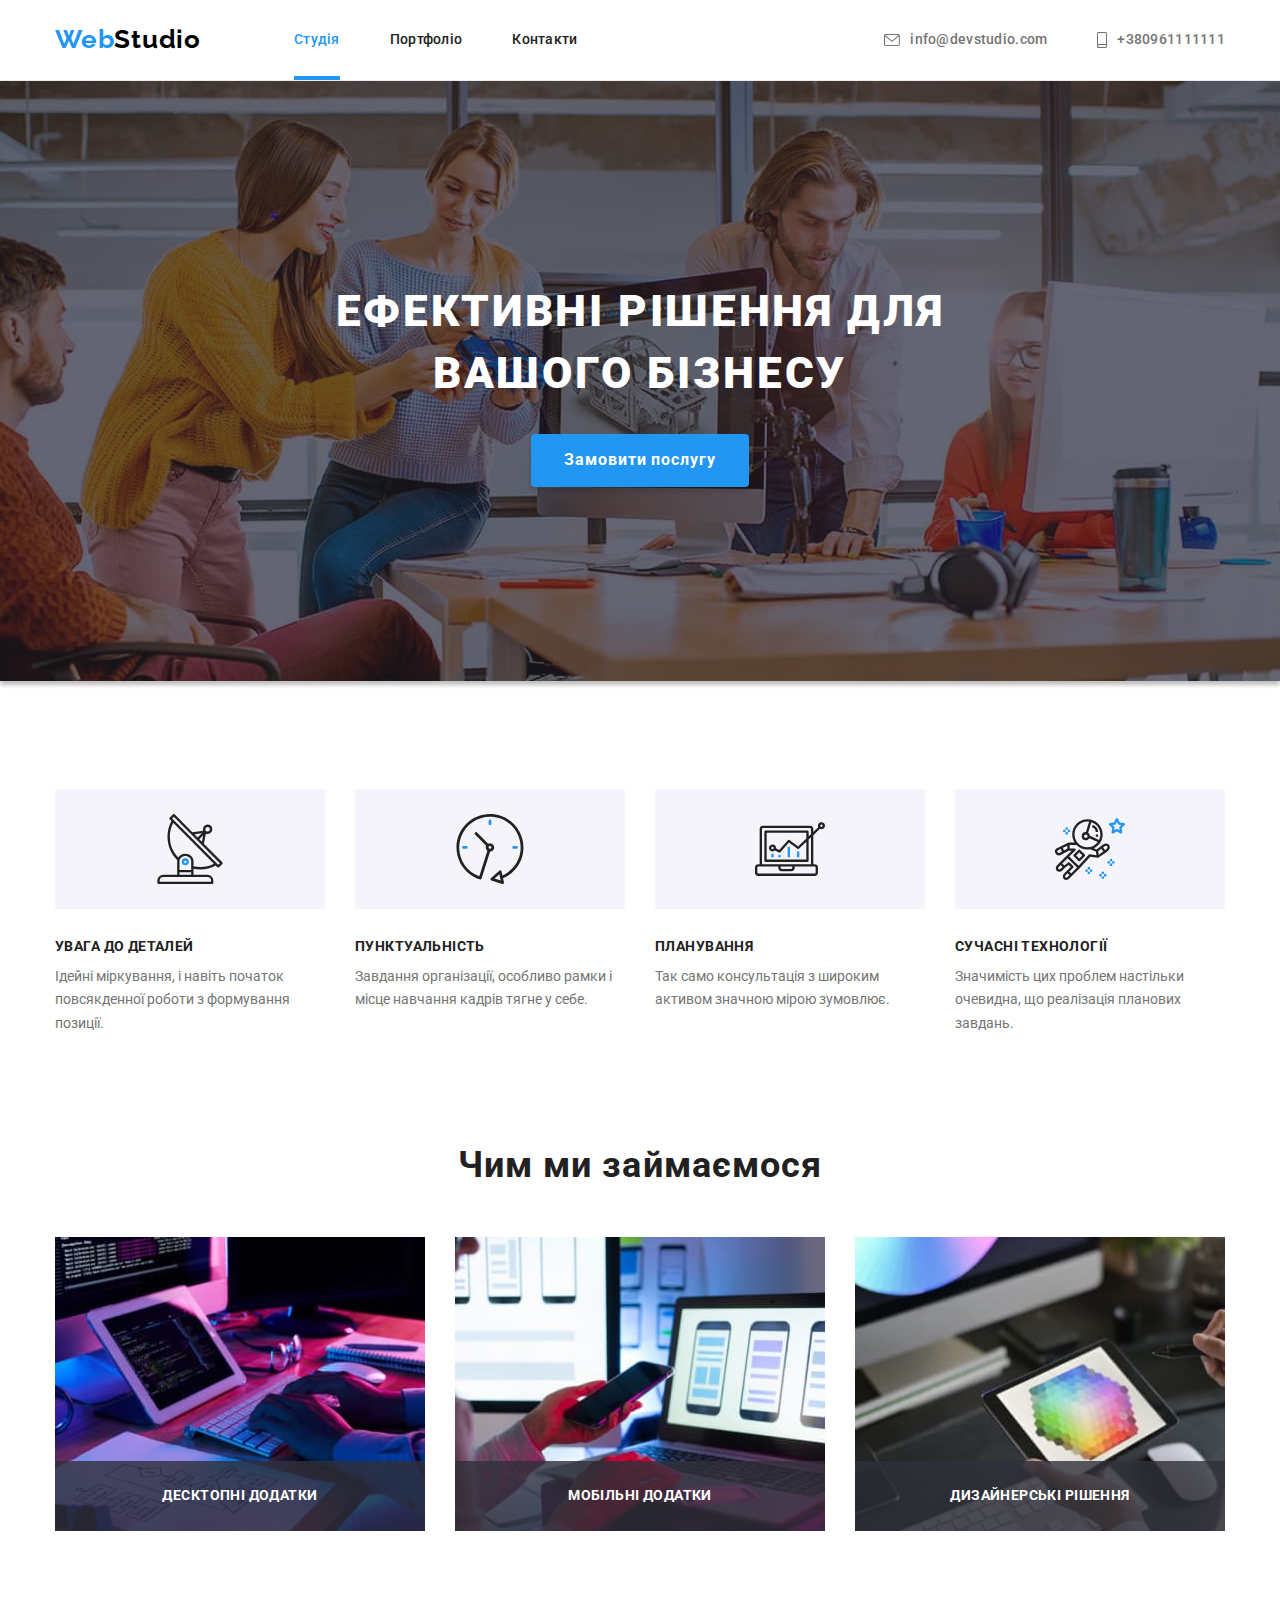
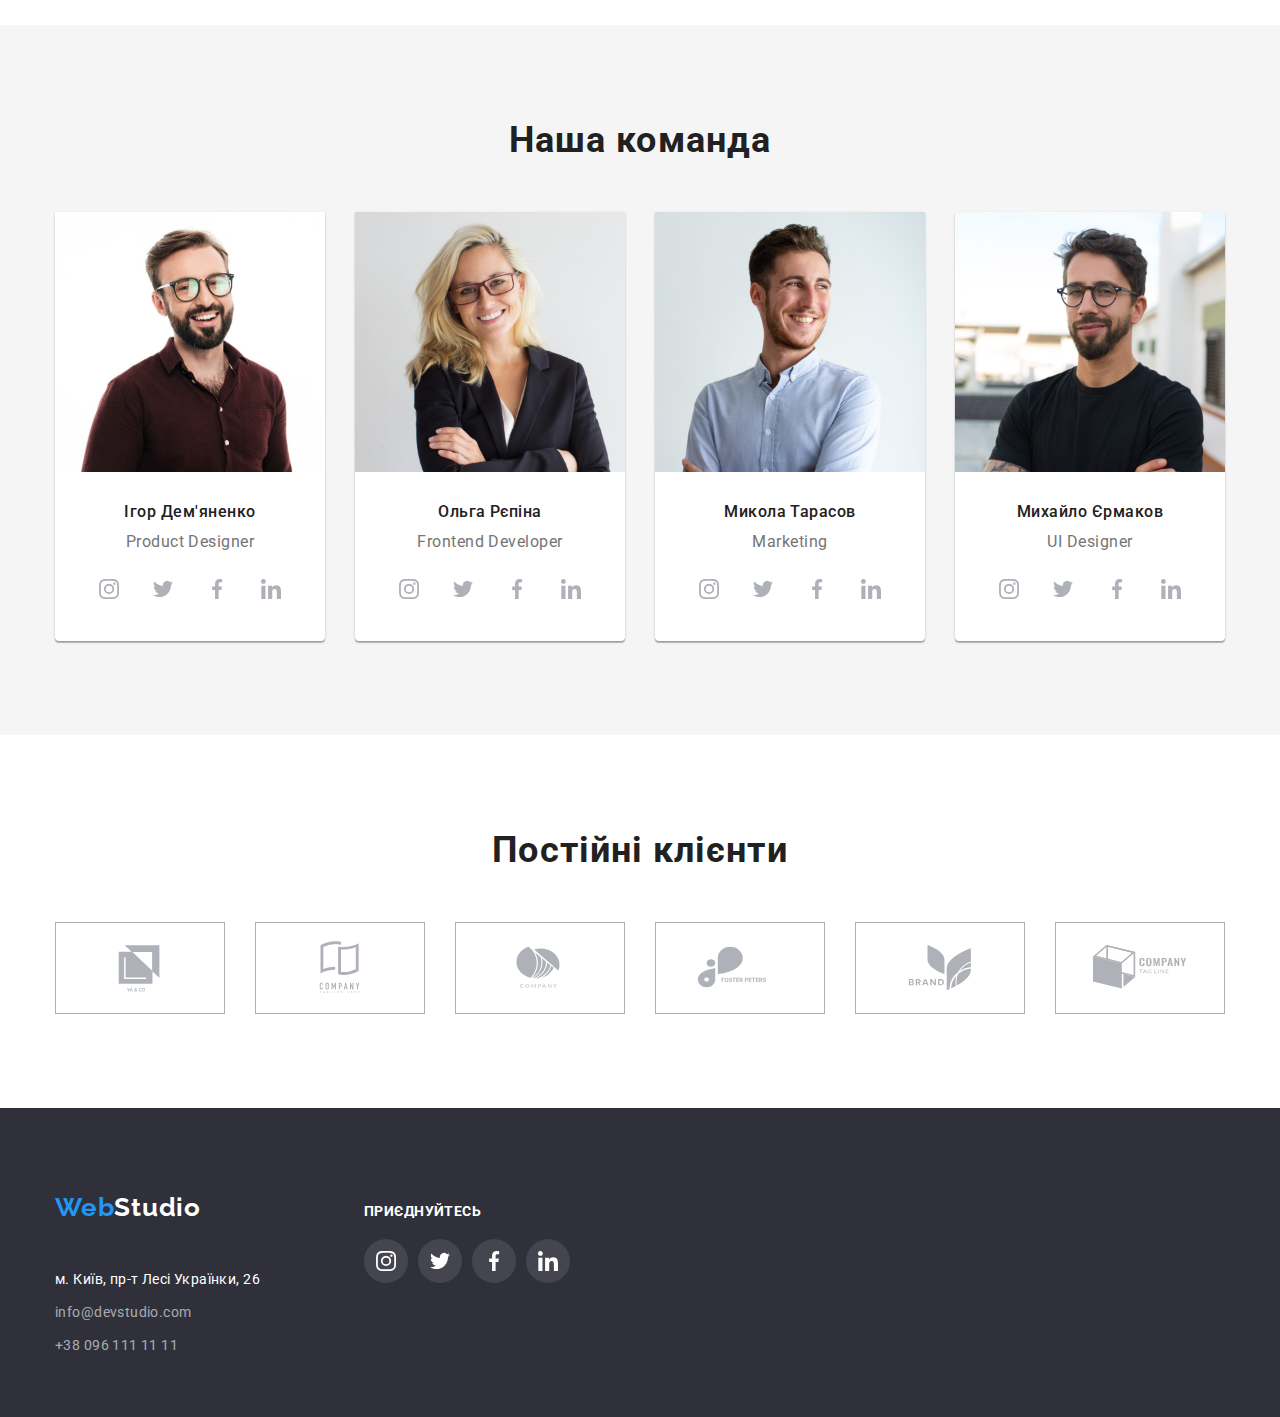
==== index.html @ 33d78dd1 "up" ====
<!DOCTYPE html>
<html lang="uk">
  <head>
    <meta charset="UTF-8" />
    <meta http-equiv="X-UA-Compatible" content="IE=edge" />
    <meta name="viewport" content="width=device-width, initial-scale=1.0" />
    <title>Document</title>
    <link rel="preconnect" href="https://fonts.googleapis.com" />
    <link rel="preconnect" href="https://fonts.gstatic.com" crossorigin />
    <link
      href="https://fonts.googleapis.com/css2?family=Raleway:wght@700&family=Roboto:wght@400;500;700;900&display=swap"
      rel="stylesheet"
    />
    <link
      rel="stylesheet"
      href="https://cdnjs.cloudflare.com/ajax/libs/modern-normalize/1.1.0/modern-normalize.min.css"
    />
    <link rel="stylesheet" href="./css/styles.css" />
  </head>
  <body>
    <header class="head-menu">
      <div class="container header">
        <nav class="nav-menu">
          <a class="logom" href="./index.html"><span class="logo">Web</span>Studio</a>
          <ul class="ul-header">
            <li class="li-nav">
              <a class="link-nav current" href="">Студія</a>
            </li>
            <li class="li-nav">
              <a class="link-nav" href="./portfolio.html">Портфоліо</a>
            </li>
            <li class="li-nav">
              <a class="link-nav" href="">Контакти</a>
            </li>
          </ul>
        </nav>
        <ul class="ul-header">
          <li class="li-nav" aria-label="Mail">
            <a class="link-nav-cont" href="mailto:info@devstudio.com">
              <svg class="icon-header" width="16px" height="12px">
                <use href="./images/icons.svg#icon-envelope"></use>
              </svg>
              info@devstudio.com</a
            >
          </li>
          <li class="li-nav" aria-label="Phone">
            <a class="link-nav-cont" href="tel:+380961111111">
              <svg class="icon-header" width="10px" height="16px">
                <use href="./images/icons.svg#icon-smartphone"></use>
              </svg>
              +380961111111</a
            >
          </li>
        </ul>
      </div>
    </header>
    <main>
      <div class="modal is-hidden" data-modal>
        <div class="form">
          <button class="modal-button" type="buttom" data-modal-close>
            <svg class="icon-modal" width="18px" height="18px">
              <use href="./images/icons.svg#icon-close"></use>
            </svg>
          </button>
        </div>
      </div>
      <section class="hero overlay">
        <div class="content-hero">
          <h1 class="hero-title">
            Ефективні рішення для<br />
            вашого бізнесу
          </h1>
          <button class="hero-button" type="button" data-modal-open>Замовити послугу</button>
        </div>
      </section>
      <section class="section">
        <div class="container">
          <h2 class="visually-hidden">Наші якості</h2>
          <ul class="ul-main">
            <li class="li-quality">
              <div class="quality">
                <svg class="icon-quality" width="70px" height="70px">
                  <use href="./images/icons.svg#icon-antenna"></use>
                </svg>
              </div>
              <h3 class="our-quality">УВАГА ДО ДЕТАЛЕЙ</h3>
              <p class="our-quality-text">
                Ідейні міркування, і навіть початок повсякденної роботи з формування позиції.
              </p>
            </li>
            <li class="li-quality">
              <div class="quality">
                <svg class="icon-quality" width="70px" height="70px">
                  <use href="./images/icons.svg#icon-clock"></use>
                </svg>
              </div>
              <h3 class="our-quality">ПУНКТУАЛЬНІСТЬ</h3>
              <p class="our-quality-text">
                Завдання організації, особливо рамки і місце навчання кадрів тягне у себе.
              </p>
            </li>
            <li class="li-quality">
              <div class="quality">
                <svg class="icon-quality" width="70px" height="70px">
                  <use href="./images/icons.svg#icon-diagram"></use>
                </svg>
              </div>
              <h3 class="our-quality">ПЛАНУВАННЯ</h3>
              <p class="our-quality-text">
                Так само консультація з широким активом значною мірою зумовлює.
              </p>
            </li>
            <li class="li-quality">
              <div class="quality">
                <svg class="icon-quality" width="70px" height="70px">
                  <use href="./images/icons.svg#icon-astronaut"></use>
                </svg>
              </div>
              <h3 class="our-quality">СУЧАСНІ ТЕХНОЛОГІЇ</h3>
              <p class="our-quality-text">
                Значимість цих проблем настільки очевидна, що реалізація планових завдань.
              </p>
            </li>
          </ul>
        </div>
      </section>
      <section class="section work-sec">
        <div class="container">
          <h2 class="title-team">Чим ми займаємося</h2>
          <ul class="ul-main team">
            <li class="li-team position">
              <img
                class="work-sec-img"
                src="./images/img1b.jpg"
                alt="Програміст працює за робочим столом в офісі"
                width="370"
              />
              <div class="work-cont-text">
                <p class="work-text">Десктопні додатки</p>
              </div>
            </li>
            <li class="li-team position">
              <img
                class="work-sec-img"
                src="./images/img2b.jpg"
                alt="Команда дизайнерів працює над інтерфейсом мобільних телефонів"
                width="370"
              />
              <div class="work-cont-text">
                <p class="work-text">Мобільні додатки</p>
              </div>
            </li>
            <li class="li-team position">
              <img
                class="work-sec-img"
                src="./images/img3b.jpg"
                alt="Веб-дизайнер з графічним планшетом для вибора кольорів"
                width="370"
              />
              <div class="work-cont-text">
                <p class="work-text">Дизайнерські рішення</p>
              </div>
            </li>
          </ul>
        </div>
      </section>
      <section class="section team-sec">
        <div class="container">
          <h2 class="title-team">Наша команда</h2>
          <ul class="ul-main team">
            <li class="li-team box">
              <img class="team-img" src="./images/imgf1.jpg" alt="Ігор Дем'яненко" width="270" />
              <div class="about-team">
                <h3 class="name">Ігор Дем'яненко</h3>
                <p class="specialty">Product Designer</p>
                <ul class="social-list">
                  <li class="social-li">
                    <a class="social-link" href="">
                      <svg class="icon-social" width="20px" height="20px">
                        <use href="./images/icons.svg#icon-instagram"></use>
                      </svg>
                    </a>
                  </li>
                  <li class="social-li">
                    <a class="social-link" href="">
                      <svg class="icon-social" width="20px" height="20px">
                        <use href="./images/icons.svg#icon-twitter"></use>
                      </svg>
                    </a>
                  </li>
                  <li class="social-li">
                    <a class="social-link" href="">
                      <svg class="icon-social" width="20px" height="20px">
                        <use href="./images/icons.svg#icon-facebook"></use>
                      </svg>
                    </a>
                  </li>
                  <li class="social-li">
                    <a class="social-link" href="">
                      <svg class="icon-social" width="20px" height="20px">
                        <use href="./images/icons.svg#icon-linkedin"></use>
                      </svg>
                    </a>
                  </li>
                </ul>
              </div>
            </li>
            <li class="li-team box">
              <img class="team-img" src="./images/imgf2.jpg" alt="Ольга Рєпіна" width="270" />
              <div class="about-team">
                <h3 class="name">Ольга Рєпіна</h3>
                <p class="specialty">Frontend Developer</p>
                <ul class="social-list">
                  <li class="social-li">
                    <a class="social-link" href="">
                      <svg class="icon-social" width="20px" height="20px">
                        <use href="./images/icons.svg#icon-instagram"></use>
                      </svg>
                    </a>
                  </li>
                  <li class="social-li">
                    <a class="social-link" href="">
                      <svg class="icon-social" width="20px" height="20px">
                        <use href="./images/icons.svg#icon-twitter"></use>
                      </svg>
                    </a>
                  </li>
                  <li class="social-li">
                    <a class="social-link" href="">
                      <svg class="icon-social" width="20px" height="20px">
                        <use href="./images/icons.svg#icon-facebook"></use>
                      </svg>
                    </a>
                  </li>
                  <li class="social-li">
                    <a class="social-link" href="">
                      <svg class="icon-social" width="20px" height="20px">
                        <use href="./images/icons.svg#icon-linkedin"></use>
                      </svg>
                    </a>
                  </li>
                </ul>
              </div>
            </li>
            <li class="li-team box">
              <img class="team-img" src="./images/imgf3.jpg" alt="Микола Тарасов" width="270" />
              <div class="about-team">
                <h3 class="name">Микола Тарасов</h3>
                <p class="specialty">Marketing</p>
                <ul class="social-list">
                  <li class="social-li">
                    <a class="social-link" href="">
                      <svg class="icon-social" width="20px" height="20px">
                        <use href="./images/icons.svg#icon-instagram"></use>
                      </svg>
                    </a>
                  </li>
                  <li class="social-li">
                    <a class="social-link" href="">
                      <svg class="icon-social" width="20px" height="20px">
                        <use href="./images/icons.svg#icon-twitter"></use>
                      </svg>
                    </a>
                  </li>
                  <li class="social-li">
                    <a class="social-link" href="">
                      <svg class="icon-social" width="20px" height="20px">
                        <use href="./images/icons.svg#icon-facebook"></use>
                      </svg>
                    </a>
                  </li>
                  <li class="social-li">
                    <a class="social-link" href="">
                      <svg class="icon-social" width="20px" height="20px">
                        <use href="./images/icons.svg#icon-linkedin"></use>
                      </svg>
                    </a>
                  </li>
                </ul>
              </div>
            </li>
            <li class="li-team box">
              <img class="team-img" src="./images/imgf4.jpg" alt="Михайло Єрмаков" width="270" />
              <div class="about-team">
                <h3 class="name">Михайло Єрмаков</h3>
                <p class="specialty">UI Designer</p>
                <ul class="social-list">
                  <li class="social-li">
                    <a class="social-link" href="">
                      <svg class="icon-social" width="20px" height="20px">
                        <use href="./images/icons.svg#icon-instagram"></use>
                      </svg>
                    </a>
                  </li>
                  <li class="social-li">
                    <a class="social-link" href="">
                      <svg class="icon-social" width="20px" height="20px">
                        <use href="./images/icons.svg#icon-twitter"></use>
                      </svg>
                    </a>
                  </li>
                  <li class="social-li">
                    <a class="social-link" href="">
                      <svg class="icon-social" width="20px" height="20px">
                        <use href="./images/icons.svg#icon-facebook"></use>
                      </svg>
                    </a>
                  </li>
                  <li class="social-li">
                    <a class="social-link" href="">
                      <svg class="icon-social" width="20px" height="20px">
                        <use href="./images/icons.svg#icon-linkedin"></use>
                      </svg>
                    </a>
                  </li>
                </ul>
              </div>
            </li>
          </ul>
        </div>
      </section>
      <section class="section">
        <div class="container">
          <h2 class="title-team">Постійні клієнти</h2>
          <ul class="clients">
            <li class="clients-list">
              <a class="clients-link" href="">
                <svg class="icon-client" width="106px" height="60px">
                  <use href="./images/icons.svg#icon-client1"></use>
                </svg>
              </a>
            </li>
            <li class="clients-list">
              <a class="clients-link" href="">
                <svg class="icon-client" width="106px" height="60px">
                  <use href="./images/icons.svg#icon-client2"></use>
                </svg>
              </a>
            </li>
            <li class="clients-list">
              <a class="clients-link" href="">
                <svg class="icon-client" width="106px" height="60px">
                  <use href="./images/icons.svg#icon-client3"></use>
                </svg>
              </a>
            </li>
            <li class="clients-list">
              <a class="clients-link" href="">
                <svg class="icon-client" width="106px" height="60px">
                  <use href="./images/icons.svg#icon-client4"></use>
                </svg>
              </a>
            </li>
            <li class="clients-list">
              <a class="clients-link" href="">
                <svg class="icon-client" width="106px" height="60px">
                  <use href="./images/icons.svg#icon-client5"></use>
                </svg>
              </a>
            </li>
            <li class="clients-list">
              <a class="clients-link" href="">
                <svg class="icon-client" width="106px" height="60px">
                  <use href="./images/icons.svg#icon-client6"></use>
                </svg>
              </a>
            </li>
          </ul>
        </div>
      </section>
    </main>
    <footer class="foot-site">
      <div class="container footer-cont">
        <div class="footer-contacts">
          <a class="logom foot" href="./index.html"
            ><span class="logo">Web</span><span class="foot-logo">Studio</span></a
          >
          <address>
            <ul class="ul-footer">
              <li class="li-footer">
                <a
                  class="contacts-address"
                  href="https://goo.gl/maps/CPtrU1FHBa2aNyZL9"
                  target="_blank"
                  rel="noopener noreferrer"
                  >м. Київ, пр-т Лесі Українки, 26</a
                >
              </li>
              <li class="li-footer">
                <a class="contacts" href="mailto:info@devstudio.com">info@devstudio.com</a>
              </li>
              <li class="li-footer">
                <a class="contacts" href="tel:+380961111111">+38 096 111 11 11</a>
              </li>
            </ul>
          </address>
        </div>
        <div class="footer-social">
          <p class="title-footer">приєднуйтесь</p>
          <ul class="social-list-footer">
            <li class="social-li-footer">
              <a class="social-link-footer" href="">
                <svg class="icon-social-footer" width="20px" height="20px">
                  <use href="./images/icons.svg#icon-instagram"></use>
                </svg>
              </a>
            </li>
            <li class="social-li-footer">
              <a class="social-link-footer" href="">
                <svg class="icon-social-footer" width="20px" height="20px">
                  <use href="./images/icons.svg#icon-twitter"></use>
                </svg>
              </a>
            </li>
            <li class="social-li-footer">
              <a class="social-link-footer" href="">
                <svg class="icon-social-footer" width="20px" height="20px">
                  <use href="./images/icons.svg#icon-facebook"></use>
                </svg>
              </a>
            </li>
            <li class="social-li-footer">
              <a class="social-link-footer" href="">
                <svg class="icon-social-footer" width="20px" height="20px">
                  <use href="./images/icons.svg#icon-linkedin"></use>
                </svg>
              </a>
            </li>
          </ul>
        </div>
      </div>
    </footer>
    <script src="./modal.js"></script>
  </body>
</html>
---- css/styles.css ----
:root {
  --first-text-color: #757575;
  --second-text-color: #212121;
  --accent-color: #2196f3;
  --footer-color: rgba(255, 255, 255, 0.6);
  --accent-background-color: #2f303a;
  --white-color: #ffffff;
  --black-color: #000000;
  --portfolio-background: #f5f5f5;
  --portfolio-button: #f5f4fa;
  --button-hero-activ: #188ce8;
  --port-stroke-color: #eeeeee;
  --color-border-header: #ececec;
  --icon-social: #afb1b8;
  --fotter-box-color: rgba(255, 255, 255, 0.1);
  --under-hero: #c4c4c4;
  --cubic: cubic-bezier(0.4, 0, 0.2, 1);
  --time: 250ms;
  --work-sec-bg: rgba(47, 48, 58, 0.8);
  --overlay-color: rgba(33, 150, 243, 0.9);
  --overlay-modal-color: rgba(0, 0, 0, 0.2);
  --modal-button-border: rgba(0, 0, 0, 0.1);
}

body {
  font-family: 'Roboto', sans-serif;
  font-size: 14px;
  background-color: var(--white-color);
  color: var(--first-text-color);
}

.container {
  margin-left: auto;
  margin-right: auto;
  max-width: 1200px;
  padding-left: 15px;
  padding-right: 15px;
}

.head-menu {
  border-bottom: 1px solid var(--color-border-header);
}

.container.header {
  display: flex;
  margin-left: auto;
  margin-right: auto;
  align-items: center;
}

.nav-menu {
  display: flex;
  align-items: center;
}

.ul-header {
  display: flex;
  padding: 0;
  margin: 0;
  margin-left: auto;
  list-style: none;
  align-items: center;
}

.logom {
  display: block;
  padding-top: 24px;
  padding-bottom: 25px;
  margin-right: 93px;
  font-weight: 700;
  font-size: 26px;
  letter-spacing: 0.03em;
  color: var(--black-color);
  text-decoration: none;
  font-family: 'Raleway', sans-serif;
  line-height: 1.2;
}

.logom .logo {
  color: var(--accent-color);
}

.li-nav + .li-nav {
  margin-left: 50px;
}

.link-nav {
  display: block;
  padding-top: 32px;
  padding-bottom: 32px;
  color: var(--second-text-color);
  font-weight: 500;
  letter-spacing: 0.02em;
  line-height: 1.1;
  text-decoration: none;
  transition: color var(--time) var(--cubic);
}

.link-nav-cont {
  display: flex;
  padding-top: 32px;
  padding-bottom: 32px;
  align-items: center;
  color: var(--first-text-color);
  font-weight: 500;
  letter-spacing: 0.02em;
  text-decoration: none;
  line-height: 1.1;
  transition: color var(--time) var(--cubic);
}

.link-nav:hover,
.link-nav:focus,
.link-nav-cont:hover,
.link-nav-cont:focus {
  color: var(--accent-color);
}

.icon-header {
  fill: currentColor;
  margin-right: 10px;
}

.link-nav.current {
  color: var(--accent-color);
}

.li-nav {
  position: relative;
}

.current::after {
  content: '';
  position: absolute;
  left: 0;
  bottom: 0;
  height: 4px;
  width: 100%;
  background-color: var(--accent-color);
}

.visually-hidden {
  position: absolute;
  white-space: nowrap;
  width: 1px;
  height: 1px;
  overflow: hidden;
  border: 0;
  padding: 0;
  clip: rect(0 0 0 0);
  clip-path: inset(50%);
  margin: -1px;
}

.portfolio {
  background-color: var(--white-color);
}

.section {
  padding-top: 94px;
  padding-bottom: 94px;
}

.ul-button {
  display: flex;
  flex-wrap: wrap;
  justify-content: center;
  gap: 8px;
  margin-top: 0;
  margin-bottom: 50px;
  padding-left: 0;
  list-style: none;
}

.button-port {
  font-family: inherit;
  padding: 6px 22px;
  background-color: var(--portfolio-button);
  border-radius: 4px;
  border: 1px solid transparent;
  font-weight: 500;
  font-size: 16px;
  line-height: 1.6;
  letter-spacing: 0.03em;
  color: var(--second-text-color);
  box-shadow: none;
  transition: color var(--time) var(--cubic), background-color var(--time) var(--cubic),
    box-shadow var(--time) var(--cubic);
}

.button-port:hover,
.button-port:focus {
  color: var(--white-color);
  background-color: var(--accent-color);
  box-shadow: 0px 3px 1px rgba(0, 0, 0, 0.1), 0px 1px 2px rgba(0, 0, 0, 0.08),
    0px 2px 2px rgba(0, 0, 0, 0.12);
}

.ul-portfolio {
  display: flex;
  flex-wrap: wrap;
  margin-top: 0;
  margin-bottom: 0;
  padding-left: 0;
  list-style: none;
}

.example {
  margin-right: 30px;
  margin-bottom: 30px;
}

.example:nth-child(3n) {
  margin-right: 0;
}

.example:nth-last-child(-n + 3) {
  margin-bottom: 0;
}

.border {
  border: 1px solid var(--port-stroke-color);
  padding: 20px 24px;
}

.example-title {
  margin-top: 0px;
  margin-bottom: 4px;
  font-weight: 700;
  font-size: 18px;
  line-height: 2;
  letter-spacing: 0.06em;
  color: var(--second-text-color);
}

.example-p {
  margin-top: 0;
  margin-bottom: 0px;
  font-size: 16px;
  line-height: 1.9;
  letter-spacing: 0.03em;
  color: var(--first-text-color);
}

.example-link {
  display: block;
  text-decoration: none;
  box-shadow: none;
  transition: box-shadow var(--time) var(--cubic);
}

.card-container {
  position: relative;
  overflow: hidden;
}

.example-overlay {
  position: absolute;
  top: 0;
  left: 0;
  width: 100%;
  height: 100%;
  background-color: var(--overlay-color);
  display: inline-flex;
  justify-content: center;
  align-items: center;
  box-shadow: none;
  transform: translateY(100%);
  transition: transform var(--time) var(--cubic), box-shadow var(--time) var(--cubic);
}

.example-link:hover .example-overlay,
.example-link:focus .example-overlay {
  transform: translateY(0);
  box-shadow: 0px 4px 4px rgba(0, 0, 0, 0.25);
}

.text-overlay {
  padding: 0 24px;
  margin: 0;
  font-weight: 400;
  font-size: 18px;
  line-height: 1.6;
  letter-spacing: 0.03em;
  color: var(--white-color);
}

.example-link:hover,
.example-link:focus {
  box-shadow: 0px 4px 4px rgba(0, 0, 0, 0.25);
}

.foot-site {
  padding-top: 60px;
  padding-bottom: 60px;
  background-color: var(--accent-background-color);
}

.ul-footer {
  margin-top: 0;
  margin-bottom: 0;
  padding-left: 0;
  list-style: none;
}

.li-footer {
  line-height: 1.7;
  letter-spacing: 0.03em;
}

.li-footer:not(:last-child) {
  margin-bottom: 9px;
}

.contacts-address {
  color: var(--white-color);
  text-decoration: none;
  font-style: normal;
  transition: color var(--time) var(--cubic);
}

.contacts {
  color: var(--footer-color);
  text-decoration: none;
  font-style: normal;
  transition: color var(--time) var(--cubic);
}

.contacts:hover,
.contacts:focus,
.contacts-address:hover,
.contacts-address:focus {
  color: var(--accent-color);
}

.foot-logo {
  color: var(--white-color);
}

.logom.foot {
  display: block;
  margin-top: 0;
  margin-bottom: 20px;
}

.title-footer {
  margin: 0;
  padding: 0;
  margin-bottom: 20px;
  font-weight: 700;
  line-height: 1.1;
  letter-spacing: 0.03em;
  text-transform: uppercase;
  color: var(--white-color);
}

.social-list-footer {
  display: flex;
  flex-wrap: wrap;
  margin: 0;
  padding: 0;
  list-style: none;
}

.social-link-footer {
  display: inline-flex;
  width: 44px;
  height: 44px;
  align-items: center;
  justify-content: center;
  color: var(--white-color);
  border: none;
  border-radius: 50%;
  background-color: var(--fotter-box-color);
  transition: background-color var(--time) var(--cubic);
}

.social-link-footer:hover,
.social-link-footer:focus {
  background-color: var(--accent-color);
}

.social-li-footer:not(:last-child) {
  margin-right: 10px;
}

.icon-social-footer {
  fill: currentColor;
}

.footer-cont {
  display: flex;
  align-items: baseline;
}

.footer-social {
  margin-left: 70px;
}

/*main page*/

.modal {
  position: fixed;
  margin-left: auto;
  margin-right: auto;
  width: 100%;
  height: 100%;
  left: 0;
  top: 0;
  background-color: var(--overlay-modal-color);
  opacity: 1;
  transition: opacity var(--time) var(--cubic);
}

.modal.is-hidden {
  opacity: 0;
  pointer-events: none;
  visibility: hidden;
}

.modal.is-hidden .form {
  transform: translate(-50%, -50%) scale(1.1);
}

.form {
  position: absolute;
  z-index: 100;
  display: flex;
  justify-content: right;
  top: 50%;
  left: 50%;
  transform: translate(-50%, -50%) scale(1);
  min-width: 528px;
  min-height: 581px;
  background-color: var(--white-color);
  transition: transform var(--time) var(--cubic);
}

.modal-button {
  display: inline-flex;
  margin-top: 8px;
  margin-right: 8px;
  justify-content: center;
  align-items: center;
  width: 30px;
  height: 30px;
  border: 1px solid var(--modal-button-border);
  border-radius: 50%;
}

.hero {
  background-color: var(--under-hero);
  text-align: center;
  box-shadow: 0px 4px 4px rgba(0, 0, 0, 0.25);
}

.overlay {
  max-width: 1600px;
  height: 600px;
  margin-left: auto;
  margin-right: auto;
  background-image: linear-gradient(to right, #2f303a66 0%, #2f303a66 100%),
    url('../images/img-hero.jpg');
  background-position: center;
}

.content-hero {
  padding: 200px 0;
}

.hero-title {
  margin-top: 0;
  margin-bottom: 30px;
  font-weight: 900;
  font-size: 44px;
  line-height: 1.4;
  letter-spacing: 0.06em;
  text-transform: uppercase;
  color: var(--white-color);
}

.hero-button {
  align-items: center;
  text-align: center;
  letter-spacing: 0.06em;
  min-width: 216px;
  padding: 10px 32px;
  background-color: var(--accent-color);
  box-shadow: 0px 4px 4px rgba(0, 0, 0, 0.15);
  border-radius: 4px;
  border: 1px solid transparent;
  color: var(--white-color);
  font-size: 16px;
  line-height: 1.9;
  font-weight: 700;
  font-family: inherit;
  transition: background-color var(--time) var(--cubic);
}

.hero-button:hover,
.hero-button:focus {
  background-color: var(--button-hero-activ);
}

.ul-main {
  display: flex;
  flex-wrap: wrap;
  padding-left: 0;
  list-style: none;
}

.ul-main.team {
  margin-top: 0;
  margin-bottom: 0;
}

.li-quality {
  width: 270px;
}

.li-quality + .li-quality,
.li-team + .li-team {
  margin-left: 30px;
}

.our-quality {
  font-weight: 700;
  letter-spacing: 0.03em;
  text-transform: uppercase;
  color: var(--second-text-color);
  line-height: 1.1;
  font-size: 14px;
  margin-top: 0;
  margin-bottom: 10px;
}

.our-quality-text {
  margin-top: 0;
  margin-bottom: 0;
  line-height: 1.7;
}

.quality {
  display: inline-flex;
  align-items: center;
  justify-content: center;
  width: 270px;
  height: 120px;
  background-color: var(--portfolio-button);
  margin: 0;
  margin-bottom: 30px;
}

.team-sec {
  background-color: var(--portfolio-background);
}

.work-sec {
  padding-top: 0;
}

.work-sec-img,
.team-img,
.example-img {
  display: block;
  max-width: 100%;
  height: auto;
}

.title-team {
  margin-top: 0;
  margin-bottom: 50px;
  font-weight: 700;
  font-size: 36px;
  text-align: center;
  letter-spacing: 0.03em;
  color: var(--second-text-color);
  line-height: 1.2;
}

.position {
  position: relative;
}

.work-cont-text {
  position: absolute;
  z-index: 1;
  display: inline-flex;
  width: 100%;
  min-height: 70px;
  left: 0;
  bottom: 0;
  background-color: var(--work-sec-bg);
  justify-content: center;
  align-items: center;
}

.work-text {
  padding: 0;
  margin: 0;
  font-weight: 700;
  line-height: 1.1;
  letter-spacing: 0.03em;
  text-transform: uppercase;
  color: var(--white-color);
}

.li-team.box {
  background-color: var(--white-color);
  box-shadow: 0px 1px 3px rgba(0, 0, 0, 0.12), 0px 1px 1px rgba(0, 0, 0, 0.14),
    0px 2px 1px rgba(0, 0, 0, 0.2);
  border-radius: 0px 0px 4px 4px;
}

.about-team {
  padding: 30px 0;
}

.name {
  margin-bottom: 10px;
  margin-top: 0;
  font-weight: 500;
  font-size: 16px;
  text-align: center;
  letter-spacing: 0.03em;
  color: var(--second-text-color);
  line-height: 1.2;
}

.specialty {
  margin-top: 0;
  margin-bottom: 0;
  font-size: 16px;
  text-align: center;
  letter-spacing: 0.03em;
  line-height: 1.2;
}

.social-list {
  display: flex;
  flex-wrap: wrap;
  margin: 16px 32px 0;
  padding: 0;
  list-style: none;
}

.social-link {
  display: inline-flex;
  width: 44px;
  height: 44px;
  align-items: center;
  justify-content: center;
  color: var(--icon-social);
  border: none;
  border-radius: 50%;
  transition: background-color var(--time) var(--cubic), color var(--time) var(--cubic);
}

.social-li:not(:last-child) {
  margin-right: 10px;
}

.icon-social {
  fill: currentColor;
}

.social-link:hover,
.social-link:focus {
  border: none;
  border-radius: 50%;
  background-color: var(--accent-color);
  color: var(--white-color);
}

.clients-link {
  display: inline-flex;
  width: 170px;
  height: 92px;
  align-items: center;
  justify-content: center;
  color: var(--icon-social);
  border: 1px solid var(--icon-social);
  transition: color var(--time) var(--cubic), border var(--time) var(--cubic);
}

.icon-client {
  fill: currentColor;
}

.clients-link:hover,
.clients-link:focus {
  border: 1px solid var(--accent-color);
  color: var(--accent-color);
}

.clients {
  display: flex;
  flex-wrap: wrap;
  margin: 0;
  padding: 0;
  list-style: none;
}

.clients-list:not(:last-child) {
  margin-right: 30px;
}
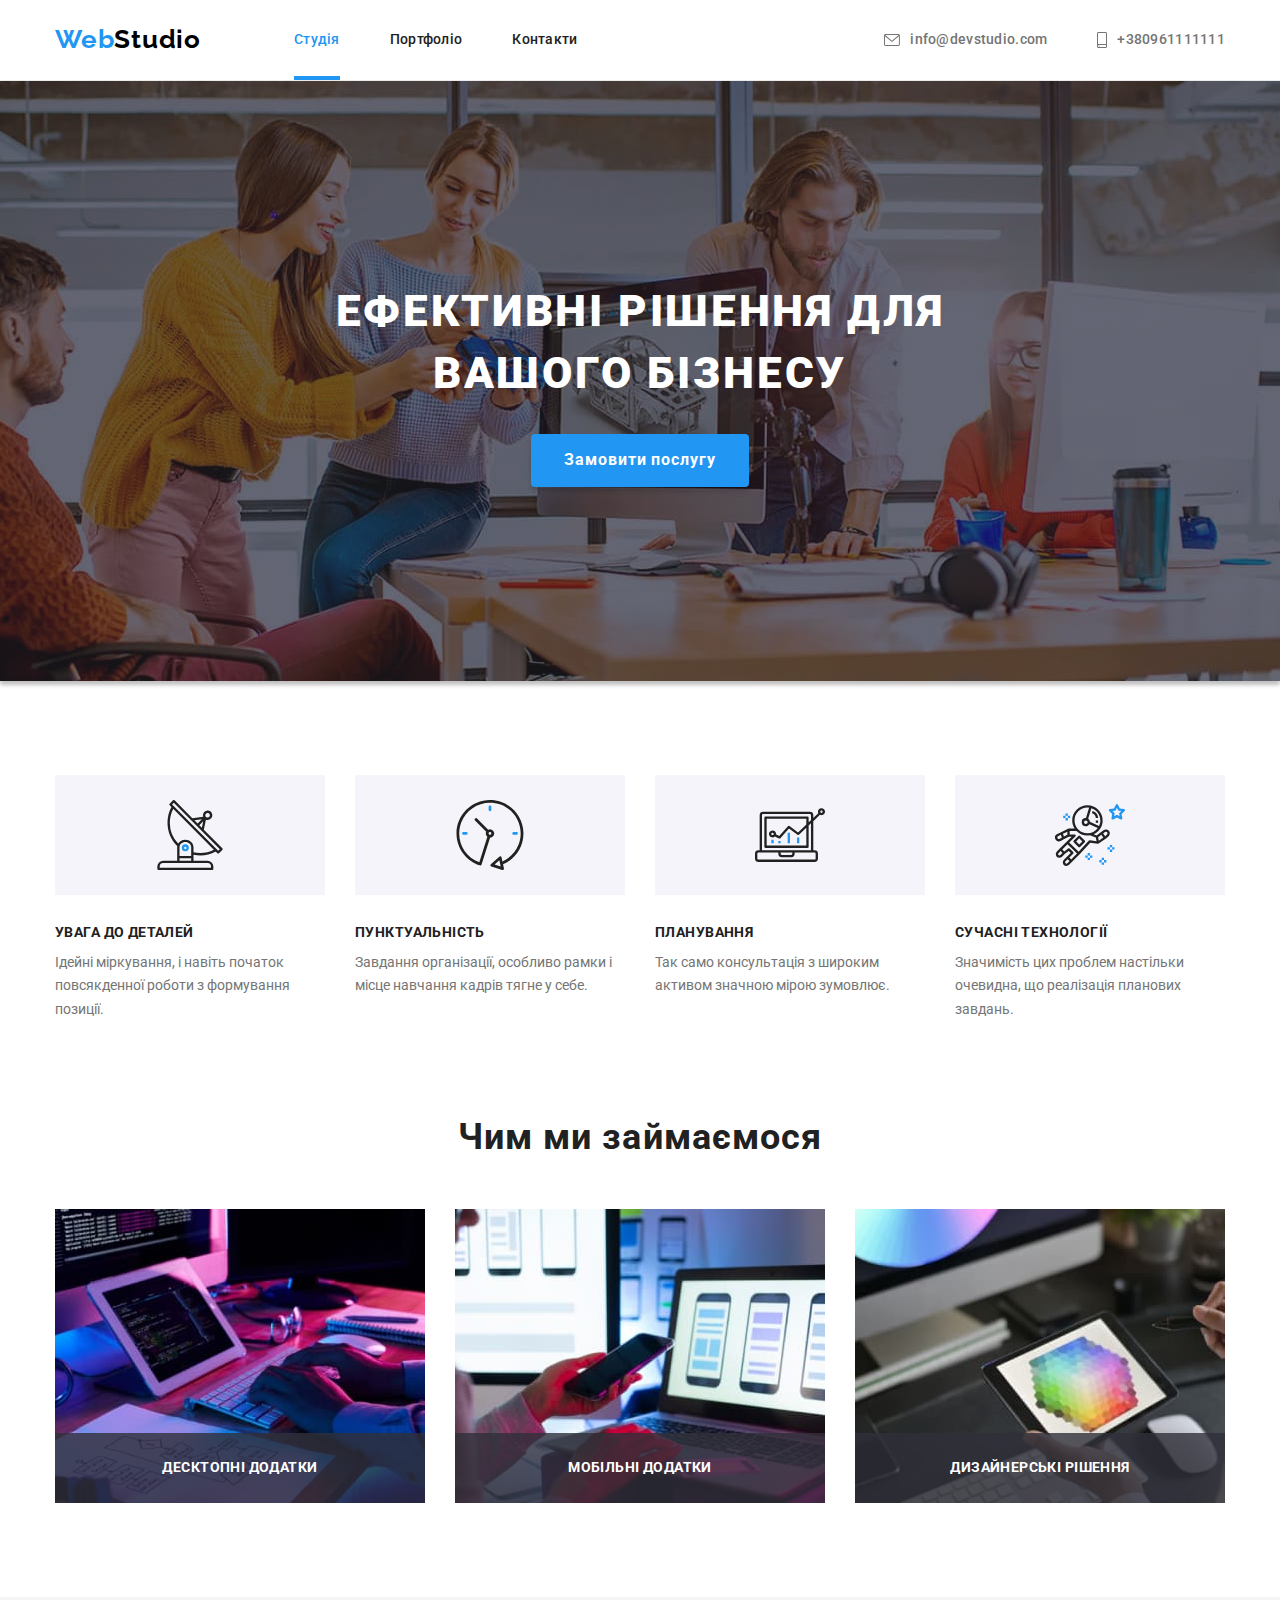
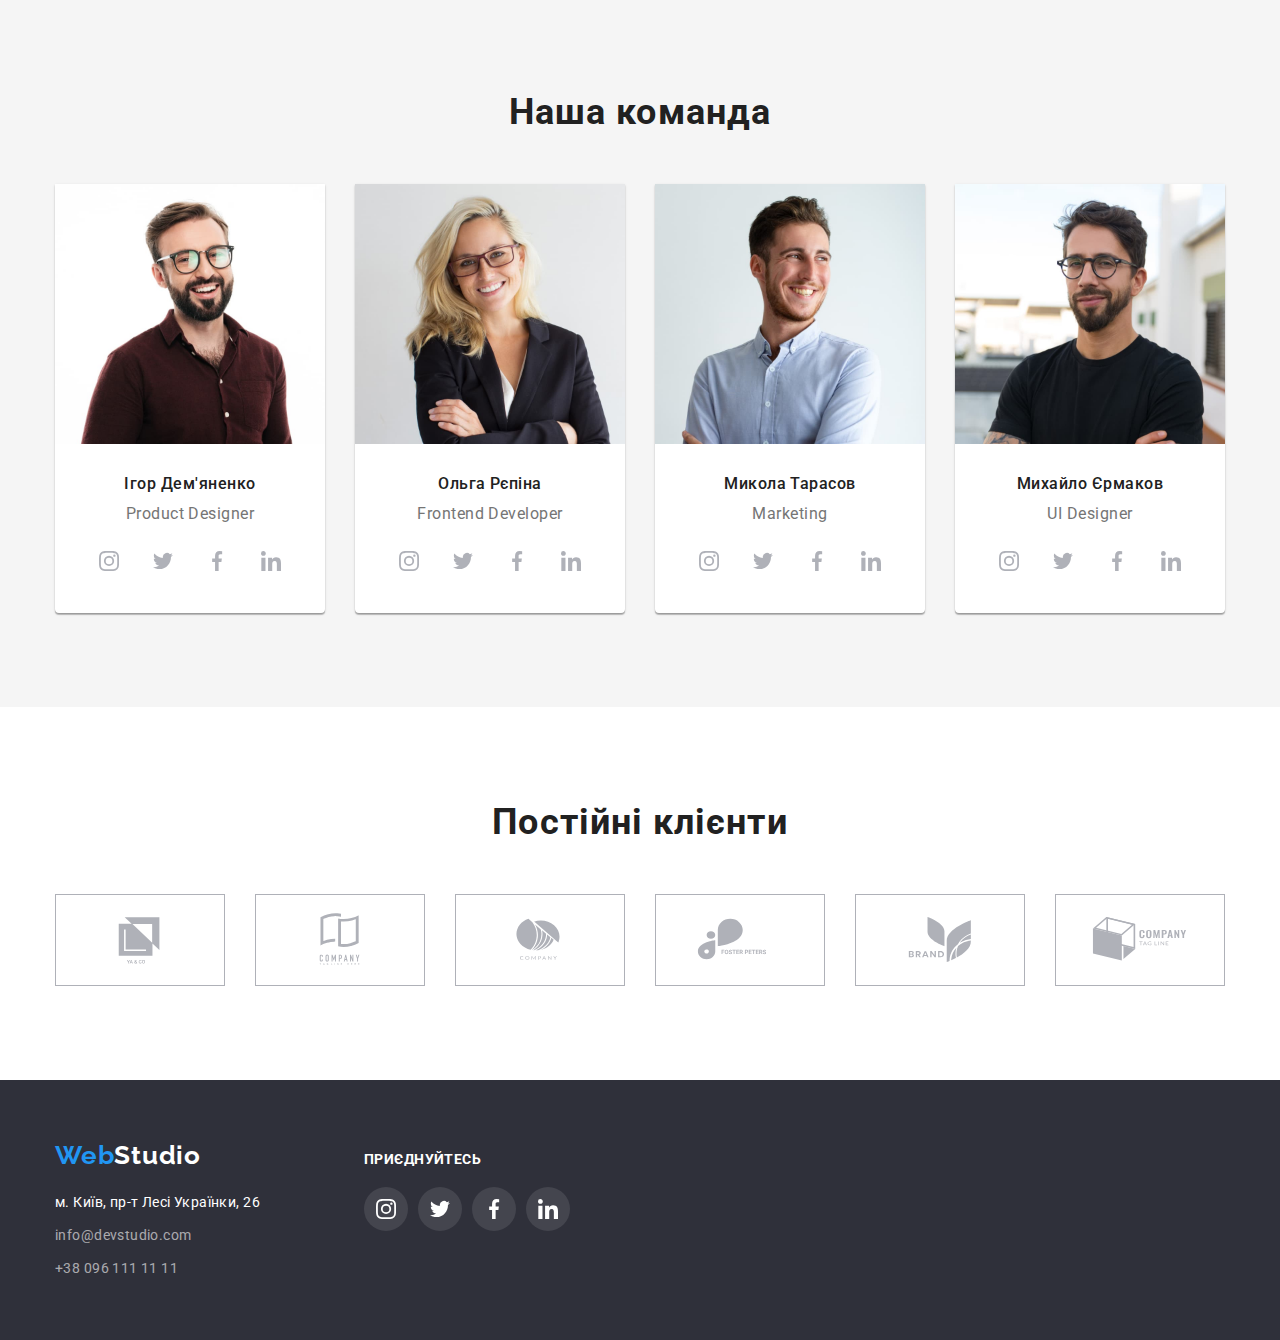
==== commit 0e82522a: "qw" ====
--- a/index.html
+++ b/index.html
@@ -55,19 +55,10 @@
       </div>
     </header>
     <main>
-      <div class="modal is-hidden" data-modal>
-        <div class="form">
-          <button class="modal-button" type="buttom" data-modal-close>
-            <svg class="icon-modal" width="18px" height="18px">
-              <use href="./images/icons.svg#icon-close"></use>
-            </svg>
-          </button>
-        </div>
-      </div>
       <section class="hero overlay">
         <div class="content-hero">
           <h1 class="hero-title">
-            Ефективні рішення для<br />
+            Ефективні рішення для
             вашого бізнесу
           </h1>
           <button class="hero-button" type="button" data-modal-open>Замовити послугу</button>
@@ -430,6 +421,15 @@
         </div>
       </div>
     </footer>
+    <div class="modal is-hidden" data-modal>
+      <div class="form">
+        <button class="modal-button" type="buttom" data-modal-close>
+          <svg class="icon-modal" width="18px" height="18px">
+            <use href="./images/icons.svg#icon-close"></use>
+          </svg>
+        </button>
+      </div>
+    </div>
     <script src="./modal.js"></script>
   </body>
 </html>
--- a/css/styles.css
+++ b/css/styles.css
@@ -341,6 +341,7 @@
   display: block;
   margin-top: 0;
   margin-bottom: 20px;
+  padding: 0;
 }
 
 .title-footer {
@@ -409,7 +410,8 @@
   top: 0;
   background-color: var(--overlay-modal-color);
   opacity: 1;
-  transition: opacity var(--time) var(--cubic);
+  transition: opacity var(--time) var(--cubic), 
+  visibility var(--time) var(--cubic);
 }
 
 .modal.is-hidden {
@@ -465,7 +467,9 @@
 }
 
 .content-hero {
-  padding: 200px 0;
+  margin: 0 auto;
+  padding: 200px 15px;
+  max-width: 696px;
 }
 
 .hero-title {
@@ -506,6 +510,7 @@
   display: flex;
   flex-wrap: wrap;
   padding-left: 0;
+  margin: 0;
   list-style: none;
 }
 
@@ -629,7 +634,7 @@
 
 .specialty {
   margin-top: 0;
-  margin-bottom: 0;
+  margin-bottom: 16px;
   font-size: 16px;
   text-align: center;
   letter-spacing: 0.03em;
@@ -639,7 +644,7 @@
 .social-list {
   display: flex;
   flex-wrap: wrap;
-  margin: 16px 32px 0;
+  margin: 0px 32px;
   padding: 0;
   list-style: none;
 }
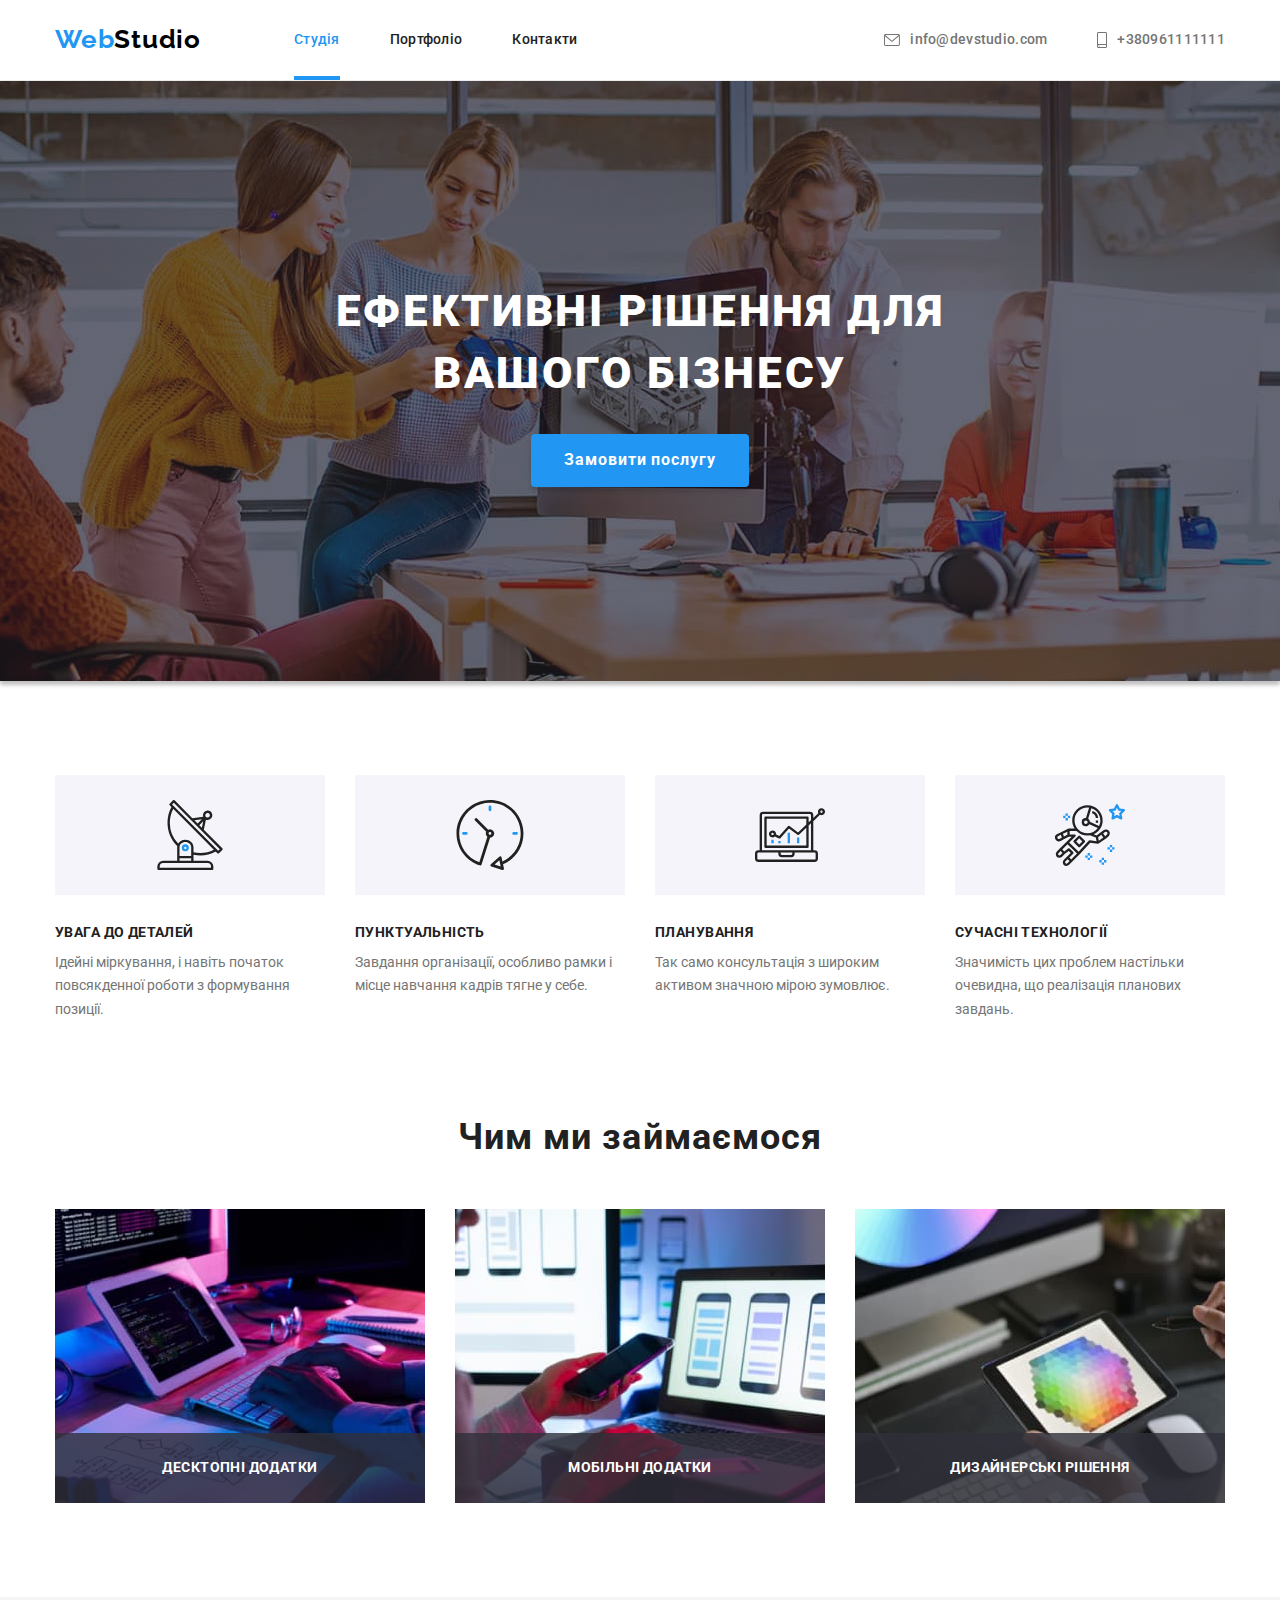
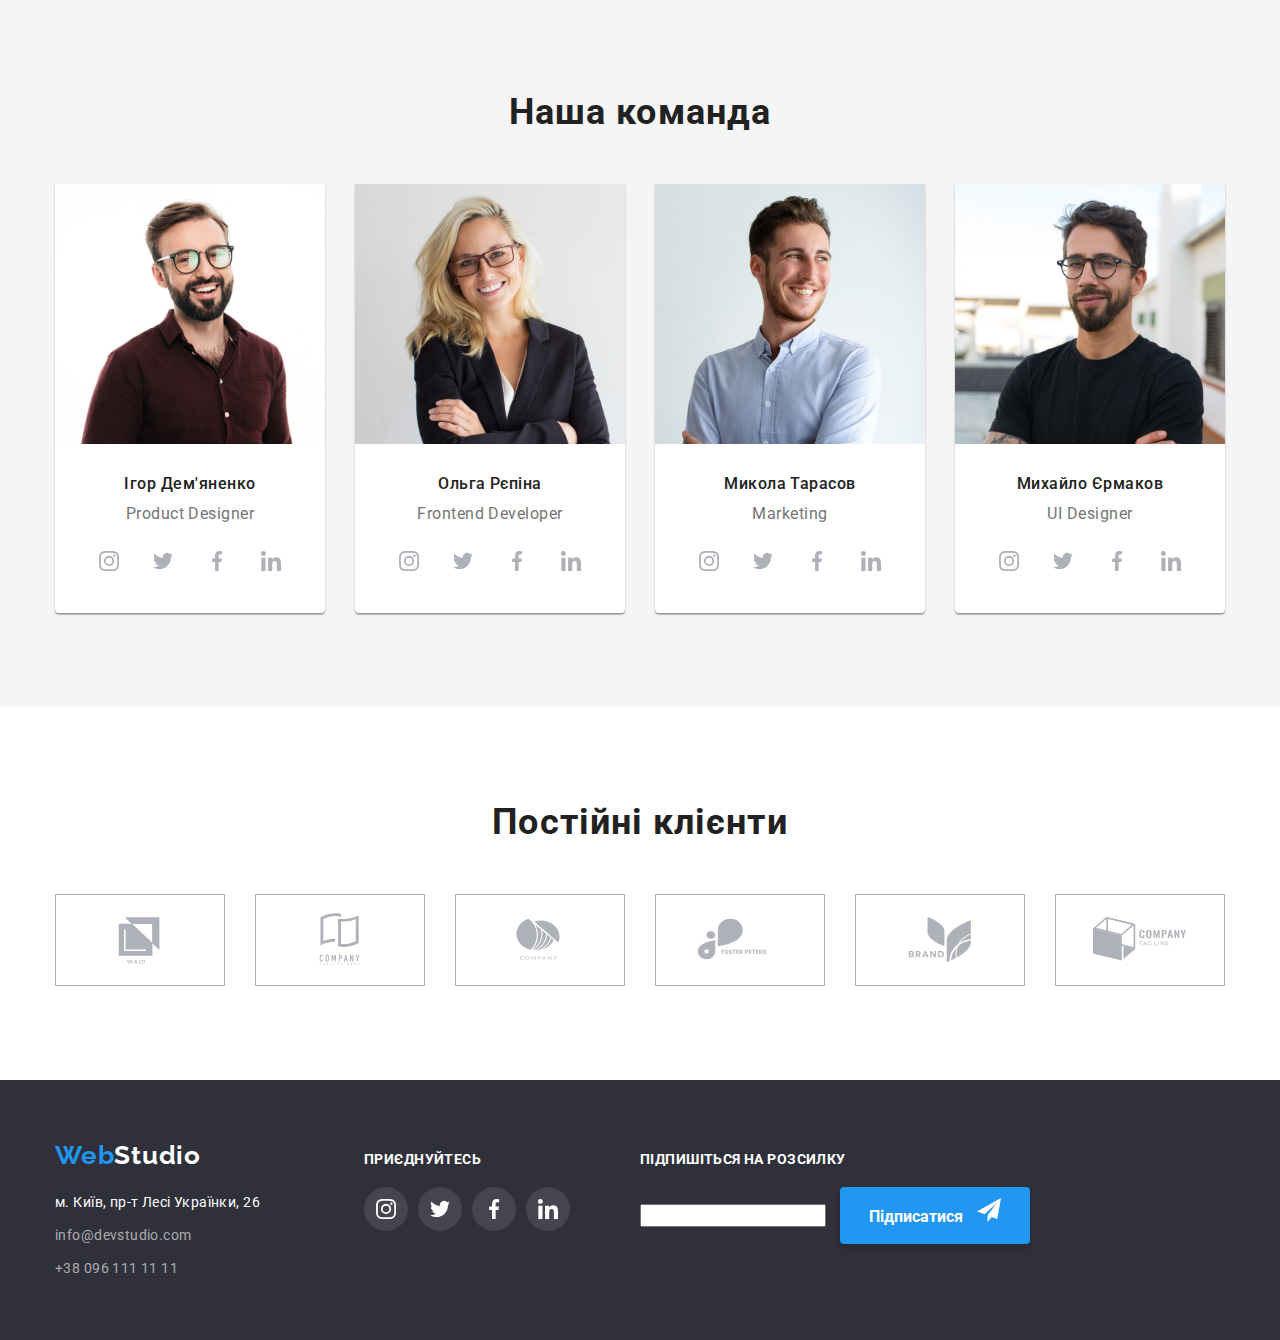
==== commit 71843e58: "up" ====
--- a/index.html
+++ b/index.html
@@ -419,6 +419,21 @@
             </li>
           </ul>
         </div>
+        <div class="join footer-social">
+          <p class="title-footer">Підпишіться на розсилку</p>
+          <form class="form-footer" >
+            <label>
+              <input type="email" name="">
+            </label>
+            <div class="button-footer">
+              <button type="submit" class="footer-button" >Підписатися
+              <svg class="icon-send-footer" width="24" height="24">
+                <use href="./images/icons.svg#icon-send"></use>
+              </svg>
+              </button>
+            </div>
+          </form>
+        </div>
       </div>
     </footer>
     <div class="modal is-hidden" data-modal>
@@ -428,6 +443,39 @@
             <use href="./images/icons.svg#icon-close"></use>
           </svg>
         </button>
+        <div class="form-all">
+            <p class="title-form">Залиште свої дані, ми вам передзвонимо</p>
+            <form class="form-modal">
+              <div class="form-field">
+                <label for="name" class="form-label">Ім'я</label>
+                <input type="text" class="form-input" name="name" id="name">
+                <svg class="icon-form" width="18" height="18">
+                  <use href="./images/icons.svg#icon-person-form"></use>
+                </svg>
+              </div>
+              <div class="form-field">
+                <label for="phone" class="form-label">Телефон</label>
+                <input type="tel" class="form-input" name="phone" id="phone">
+                <svg class="icon-form" width="18" height="18">
+                  <use href="./images/icons.svg#icon-phone-form"></use>
+                </svg>
+              </div>
+              <div class="form-field">
+                <label for="mail" class="form-label">Пошта</label>
+                <input type="email" class="form-input" name="mail" id="mail">
+                <svg class="icon-form" width="18" height="18">
+                  <use href="./images/icons.svg#icon-email-form"></use>
+                </svg>
+              </div>
+              <div class="comment form-field">
+                <label class="form-label">Коментар
+                <textarea name="feedback" placeholder="Введіть текст"></textarea>
+                </label>
+              </div>
+            </form>
+          </div>
+        </div>
+        </div>
       </div>
     </div>
     <script src="./modal.js"></script>
--- a/css/styles.css
+++ b/css/styles.css
@@ -20,6 +20,7 @@
   --overlay-color: rgba(33, 150, 243, 0.9);
   --overlay-modal-color: rgba(0, 0, 0, 0.2);
   --modal-button-border: rgba(0, 0, 0, 0.1);
+  --input-field: rgba(33, 33, 33, 0.2);
 }
 
 body {
@@ -396,6 +397,36 @@
 
 .footer-social {
   margin-left: 70px;
+}
+
+.button-footer {
+  display: flex;
+  margin-left: 14px;
+}
+
+.form-footer {
+  display: flex;
+  min-width: 200px;
+  align-items: center;
+  justify-content: center;
+}
+
+.footer-button {
+  padding: 10px 28px;
+
+  font: inherit;
+  background-color: var(--accent-color);
+  color: var(--white-color);
+  box-shadow: 0px 4px 4px rgba(0, 0, 0, 0.15);
+  border-radius: 4px;
+  border: 1px solid transparent;
+  font-weight: 700;
+  font-size: 16px;
+  line-height: 1.9;
+}
+
+.icon-send-footer {
+  margin-left: 10px;
 }
 
 /*main page*/
@@ -439,15 +470,78 @@
 }
 
 .modal-button {
+  position: absolute;
   display: inline-flex;
-  margin-top: 8px;
-  margin-right: 8px;
+  top: 8px;
+  right: 8px;
   justify-content: center;
   align-items: center;
   width: 30px;
   height: 30px;
   border: 1px solid var(--modal-button-border);
   border-radius: 50%;
+}
+
+.form-all {
+  width: 448px;
+  margin: 0 auto;
+}
+
+.title-form {
+  margin: 40px 0 30px 0px;
+  padding: 0;
+  font-weight: 700;
+  font-size: 20px;
+  line-height: 1.2;
+  text-align: center;
+  letter-spacing: 0.03em;
+}
+
+.form-input {
+  padding-left: 42px;
+  width: 448px;
+  height: 40px;
+  border: 1px solid var(--input-field);
+  border-radius: 4px;
+  color: var(--black-color);
+}
+
+.form-field {
+  position: relative;
+  margin-bottom: 28px;
+}
+
+.form-label {
+  position: absolute;
+  top: 0;
+  transform: translateY(-20px);
+
+  font: inherit;
+  font-size: 12px;
+  line-height: 1.2;
+  letter-spacing: 0.01em;
+  color: var(--first-text-color);
+}
+
+.form-input:focus + .icon-form {
+  color: var(--accent-color);
+}
+
+.icon-form {
+  color: currentColor;
+}
+
+.icon-form {
+  position: absolute;
+  left: 12px;
+  top: 50%;
+  transform: translateY(-50%);
+}
+
+.feedback {
+  display: block;
+  width: 100%;
+  min-height: 120px;
 }
 
 .hero {
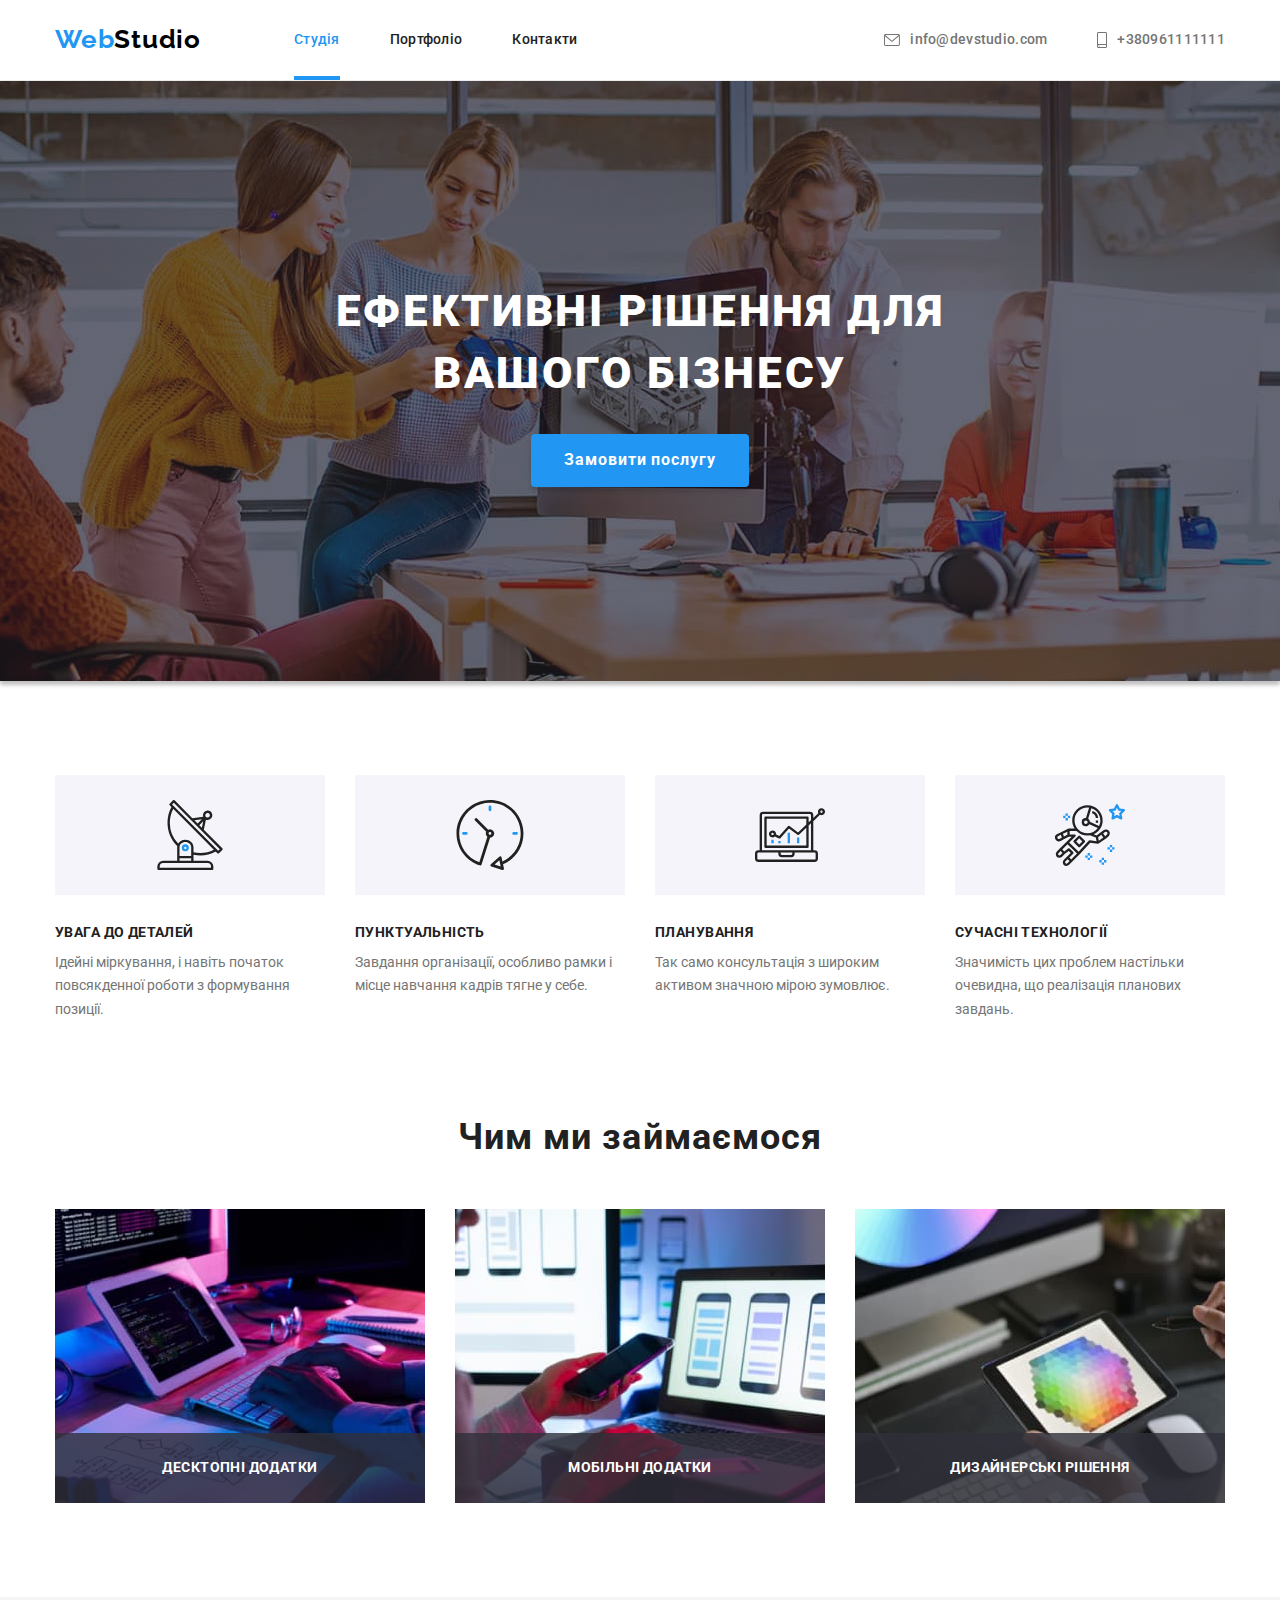
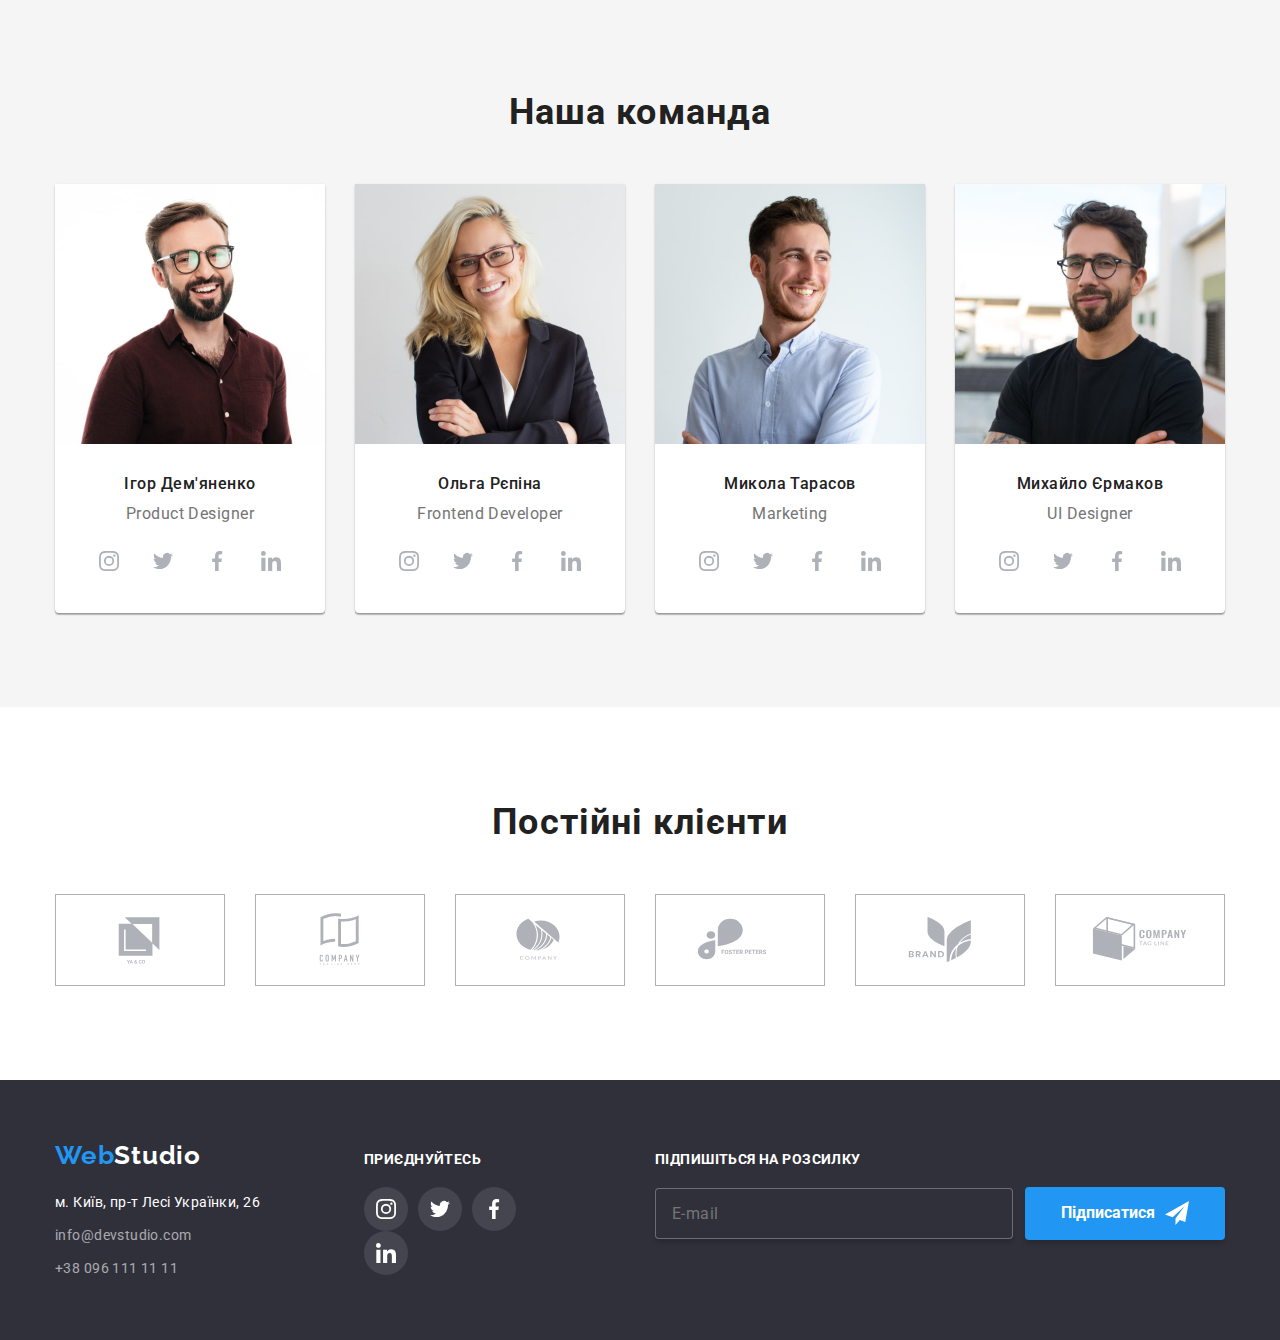
==== commit 0952a03c: "up" ====
--- a/index.html
+++ b/index.html
@@ -422,8 +422,8 @@
         <div class="join footer-social">
           <p class="title-footer">Підпишіться на розсилку</p>
           <form class="form-footer" >
-            <label>
-              <input type="email" name="">
+            <label class="mail-footer-label">
+              <input type="email" name="mail" class="mail-footer" placeholder="E-mail">
             </label>
             <div class="button-footer">
               <button type="submit" class="footer-button" >Підписатися
@@ -468,8 +468,14 @@
                 </svg>
               </div>
               <div class="comment form-field">
-                <label class="form-label">Коментар
-                <textarea name="feedback" placeholder="Введіть текст"></textarea>
+                <label for="feedback" class="form-label">Коментар</label>
+                <textarea name="feedback" id="feedback" placeholder="Введіть текст" class="feedback"></textarea>
+              </div>
+              <div class="form-field">
+                <label class="label-check">
+                <input type="checkbox" name="agree" class="checkbox">
+                <span class="modal-checkbox"></span>
+                Погоджуюся з розсилкою та приймаю <a href="" class="modal-link">Умови договору</a>
                 </label>
               </div>
             </form>
--- a/css/styles.css
+++ b/css/styles.css
@@ -21,6 +21,8 @@
   --overlay-modal-color: rgba(0, 0, 0, 0.2);
   --modal-button-border: rgba(0, 0, 0, 0.1);
   --input-field: rgba(33, 33, 33, 0.2);
+  --color-border-email: rgba(255, 255, 255, 0.3);
+  --color-email-place: rgba(255, 255, 255, 0.6);
 }
 
 body {
@@ -401,19 +403,21 @@
 
 .button-footer {
   display: flex;
-  margin-left: 14px;
+  margin-left: 12px;
 }
 
 .form-footer {
   display: flex;
+  align-items: center;
+  justify-content: center;
+}
+
+.footer-button {
+  display: inline-flex;
   min-width: 200px;
-  align-items: center;
-  justify-content: center;
-}
-
-.footer-button {
   padding: 10px 28px;
-
+  align-items: center;
+  justify-content: center;
   font: inherit;
   background-color: var(--accent-color);
   color: var(--white-color);
@@ -423,10 +427,35 @@
   font-weight: 700;
   font-size: 16px;
   line-height: 1.9;
+  transition: background-color var(--time) var(--cubic);
+}
+  
+.footer-button:hover,
+.footer-button:focus {
+  background-color: var(--button-hero-activ);
+}
+
+.join {
+  margin-left: 85px;
 }
 
 .icon-send-footer {
   margin-left: 10px;
+}
+
+.mail-footer{
+  display: inline-block;
+  font: inherit;
+  width: 358px;
+  padding: 15px 16px;
+  border: 1px solid var(--color-border-email);
+  box-shadow: 0px 4px 4px rgba(0, 0, 0, 0.15);
+  border-radius: 4px;
+  font-size: 16px;
+  line-height: 1.3px;
+  letter-spacing: 0.03em;
+  color: var(--color-email-place);
+  background-color: var(--accent-background-color);
 }
 
 /*main page*/
@@ -495,6 +524,7 @@
   line-height: 1.2;
   text-align: center;
   letter-spacing: 0.03em;
+  color: var(--second-text-color);
 }
 
 .form-input {
@@ -515,7 +545,7 @@
   position: absolute;
   top: 0;
   transform: translateY(-20px);
-
+  margin-bottom: 4px;
   font: inherit;
   font-size: 12px;
   line-height: 1.2;
@@ -541,10 +571,54 @@
 .feedback {
   display: block;
   width: 100%;
-  min-height: 120px;
+  height: 120px;
+  resize: none;
+  border: 1px solid var(--input-field);
+  border-radius: 4px;
+}
+
+.checkbox {
+  position: absolute;
+  white-space: nowrap;
+  width: 1px;
+  height: 1px;
+  overflow: hidden;
+  border: 0;
+  padding: 0;
+  clip: rect(0 0 0 0);
+  clip-path: inset(50%);
+  margin: -1px;
+}
+
+.modal-checkbox {
+  display: inline-block;
+  margin-right: 9px;
+  width: 16px;
+  height: 15px;
+  border: 1px solid var(--black-color);
+  box-shadow: 0px 4px 4px rgba(0, 0, 0, 0.25);
+}
+
+.modal-link {
+  color: var(--accent-color);
+}
+
+.checkbox:checked + .modal-checkbox {
+  border-color: var(--accent-color);
+  background-color: var(--accent-color);
+  background-image: url(../images/check);
+  background-size: contain;
+  background-origin: border-box;
+}
+
+.label-check {
+  display: flex;
+  align-items: center;
 }
 
 .hero {
+  padding-top: 200px;
+  padding-bottom: 200px;
   background-color: var(--under-hero);
   text-align: center;
   box-shadow: 0px 4px 4px rgba(0, 0, 0, 0.25);
@@ -562,7 +636,7 @@
 
 .content-hero {
   margin: 0 auto;
-  padding: 200px 15px;
+  padding: 0 15px;
   max-width: 696px;
 }
 
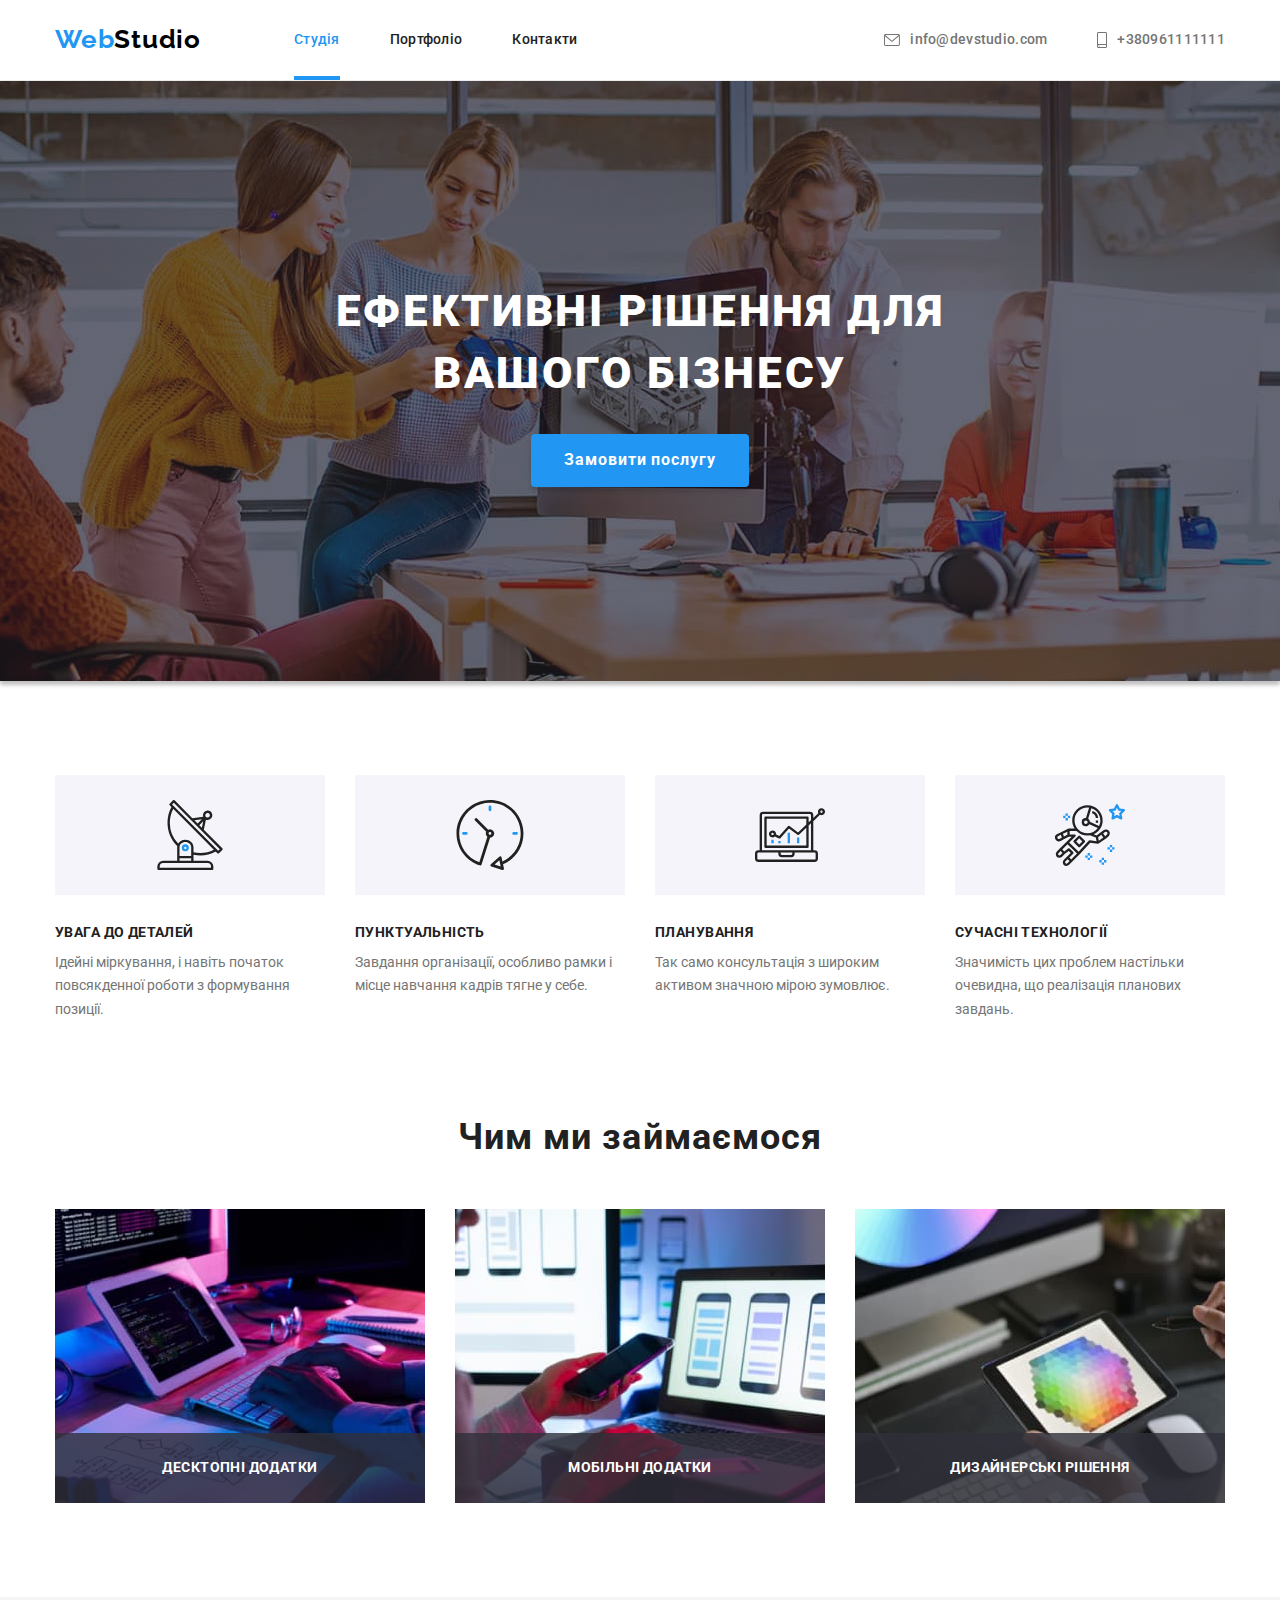
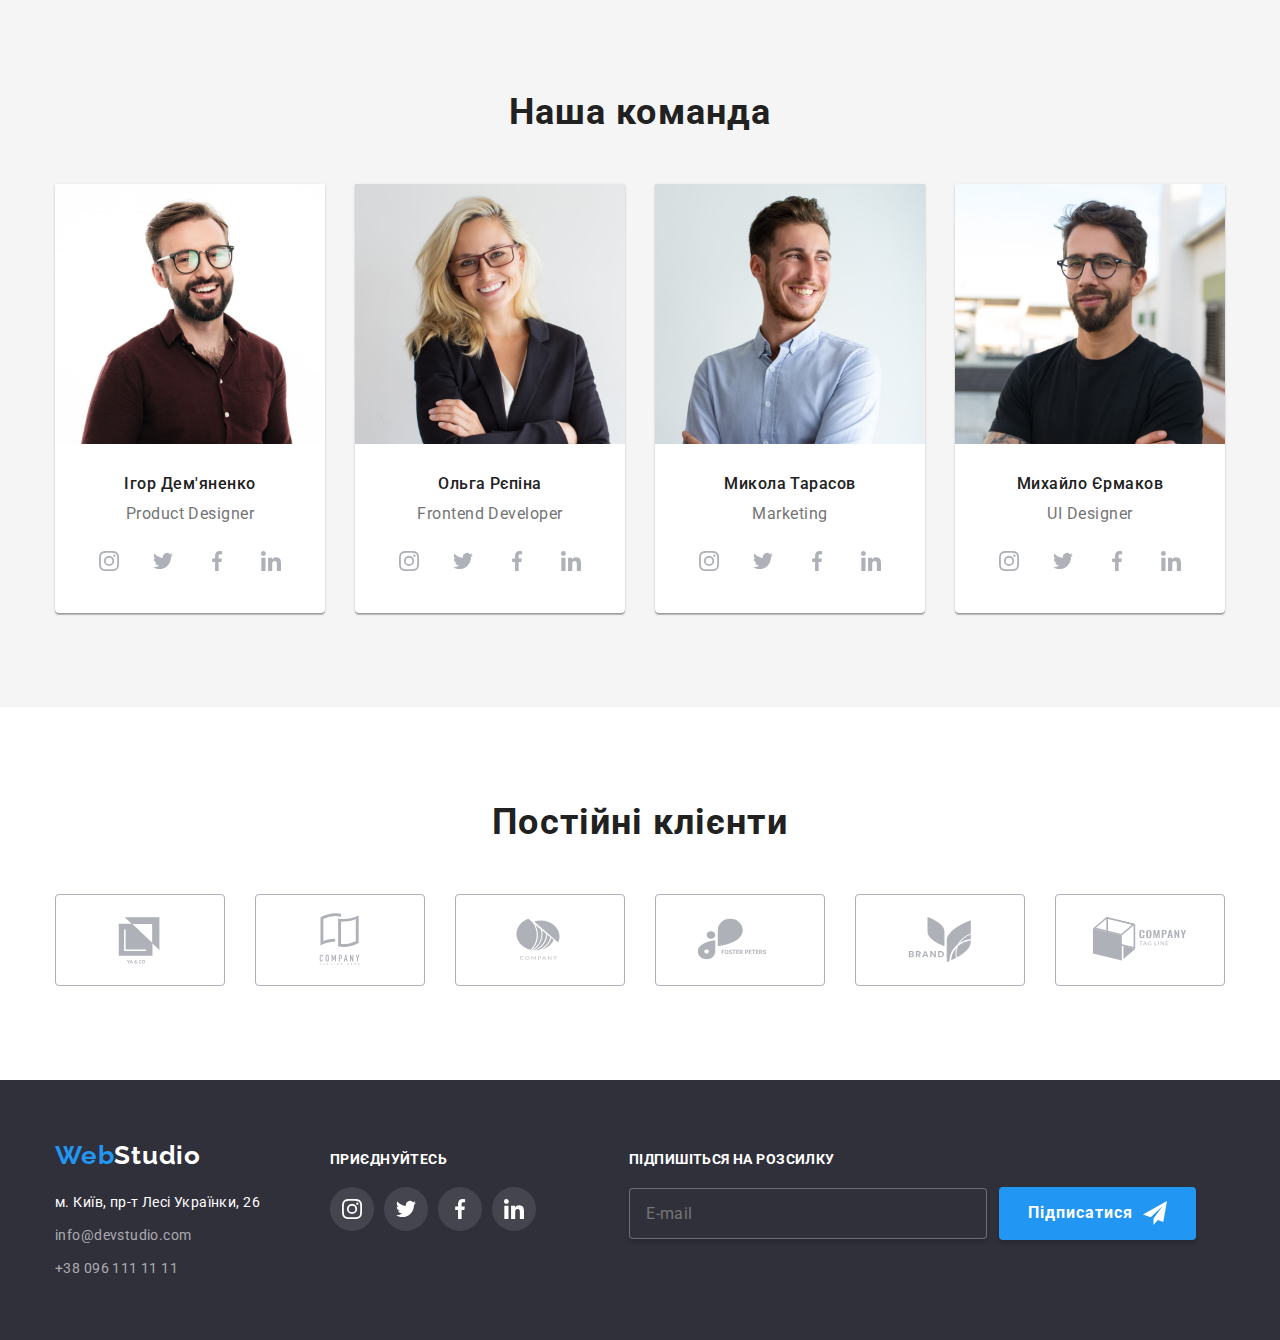
==== commit 7439be25: "qwe" ====
--- a/index.html
+++ b/index.html
@@ -475,8 +475,11 @@
                 <label class="label-check">
                 <input type="checkbox" name="agree" class="checkbox">
                 <span class="modal-checkbox"></span>
-                Погоджуюся з розсилкою та приймаю <a href="" class="modal-link">Умови договору</a>
+                Погоджуюся з розсилкою та приймаю <a href="" class="modal-link"> Умови договору</a>
                 </label>
+              </div>
+              <div class="button-form">
+                <button type="submit" class="send-button">Відправити</button>
               </div>
             </form>
           </div>
--- a/css/styles.css
+++ b/css/styles.css
@@ -344,6 +344,7 @@
   display: block;
   margin-top: 0;
   margin-bottom: 20px;
+  margin-right: 0;
   padding: 0;
 }
 
@@ -414,7 +415,6 @@
 
 .footer-button {
   display: inline-flex;
-  min-width: 200px;
   padding: 10px 28px;
   align-items: center;
   justify-content: center;
@@ -427,6 +427,7 @@
   font-weight: 700;
   font-size: 16px;
   line-height: 1.9;
+  letter-spacing: 0.06em;
   transition: background-color var(--time) var(--cubic);
 }
   
@@ -436,7 +437,7 @@
 }
 
 .join {
-  margin-left: 85px;
+  margin-left: 93px;
 }
 
 .icon-send-footer {
@@ -451,11 +452,19 @@
   border: 1px solid var(--color-border-email);
   box-shadow: 0px 4px 4px rgba(0, 0, 0, 0.15);
   border-radius: 4px;
+  outline: none;
   font-size: 16px;
   line-height: 1.3px;
   letter-spacing: 0.03em;
   color: var(--color-email-place);
   background-color: var(--accent-background-color);
+  transition: border var(--time) var(--cubic);
+}
+
+.mail-footer:focus {
+  border: 1px solid var(--accent-color);
+  border-radius: 4px;
+  color: var(--white-color);
 }
 
 /*main page*/
@@ -509,6 +518,18 @@
   height: 30px;
   border: 1px solid var(--modal-button-border);
   border-radius: 50%;
+  color: var(--black-color);
+  background-color: var(--white-color);
+  transition: color var(--time) var(--cubic);
+}
+
+.modal-button:hover,
+.modal-button:focus {
+  color: var(--accent-color);
+}
+
+.icon-modal {
+  fill: currentColor;
 }
 
 .form-all {
@@ -528,17 +549,22 @@
 }
 
 .form-input {
+  padding: 0;
   padding-left: 42px;
   width: 448px;
   height: 40px;
   border: 1px solid var(--input-field);
   border-radius: 4px;
-  color: var(--black-color);
+  fill: var(--black-color);
+  outline: none;
+  transition: border var(--time) var(--cubic),
+  fill var(--time) var(--cubic);
 }
 
 .form-field {
   position: relative;
   margin-bottom: 28px;
+  color: var(--second-text-color);
 }
 
 .form-label {
@@ -553,12 +579,12 @@
   color: var(--first-text-color);
 }
 
+.form-input:focus {
+  border-color: var(--accent-color);
+}
+
 .form-input:focus + .icon-form {
-  color: var(--accent-color);
-}
-
-.icon-form {
-  color: currentColor;
+  fill: var(--accent-color);
 }
 
 .icon-form {
@@ -566,15 +592,24 @@
   left: 12px;
   top: 50%;
   transform: translateY(-50%);
+  color: currentColor;
 }
 
 .feedback {
   display: block;
+  font: inherit;
+  padding: 12px 16px;
   width: 100%;
   height: 120px;
   resize: none;
   border: 1px solid var(--input-field);
   border-radius: 4px;
+  outline: none;
+  transition: border var(--time) var(--cubic);
+}
+
+.feedback:focus {
+  border-color: var(--accent-color);
 }
 
 .checkbox {
@@ -597,23 +632,58 @@
   height: 15px;
   border: 1px solid var(--black-color);
   box-shadow: 0px 4px 4px rgba(0, 0, 0, 0.25);
+  border-radius: 2px;
+  background-color:transparent;
+  transition: border var(--time) var(--cubic),
+  background-color var(--time) var(--cubic);
 }
 
 .modal-link {
   color: var(--accent-color);
+  margin-left: 5px;
 }
 
 .checkbox:checked + .modal-checkbox {
-  border-color: var(--accent-color);
+  background-image: url(../images/check.svg);
+  border: 1px solid var(--accent-color);
   background-color: var(--accent-color);
-  background-image: url(../images/check);
   background-size: contain;
   background-origin: border-box;
+  border-radius: 2px;
+  box-shadow: 0px 4px 4px rgba(0, 0, 0, 0.25);
 }
 
 .label-check {
   display: flex;
   align-items: center;
+  justify-content: center;
+  cursor: pointer;
+}
+
+.button-form {
+  text-align: center;
+}
+
+.send-button {
+  align-items: center;
+  text-align: center;
+  letter-spacing: 0.06em;
+  padding: 10px 52px;
+  background-color: var(--accent-color);
+  box-shadow: 0px 4px 4px rgba(0, 0, 0, 0.15);
+  border-radius: 4px;
+  border: 1px solid transparent;
+  color: var(--white-color);
+  font-size: 16px;
+  line-height: 1.9;
+  font-weight: 700;
+  font-family: inherit;
+  transition: background-color var(--time) var(--cubic);
+}
+
+.send-button:hover,
+.send-button:focus {
+  background-color: var(--button-hero-activ);
 }
 
 .hero {
@@ -853,6 +923,7 @@
   justify-content: center;
   color: var(--icon-social);
   border: 1px solid var(--icon-social);
+  border-radius: 4px;
   transition: color var(--time) var(--cubic), border var(--time) var(--cubic);
 }
 
@@ -864,6 +935,7 @@
 .clients-link:focus {
   border: 1px solid var(--accent-color);
   color: var(--accent-color);
+  border-radius: 4px;
 }
 
 .clients {
